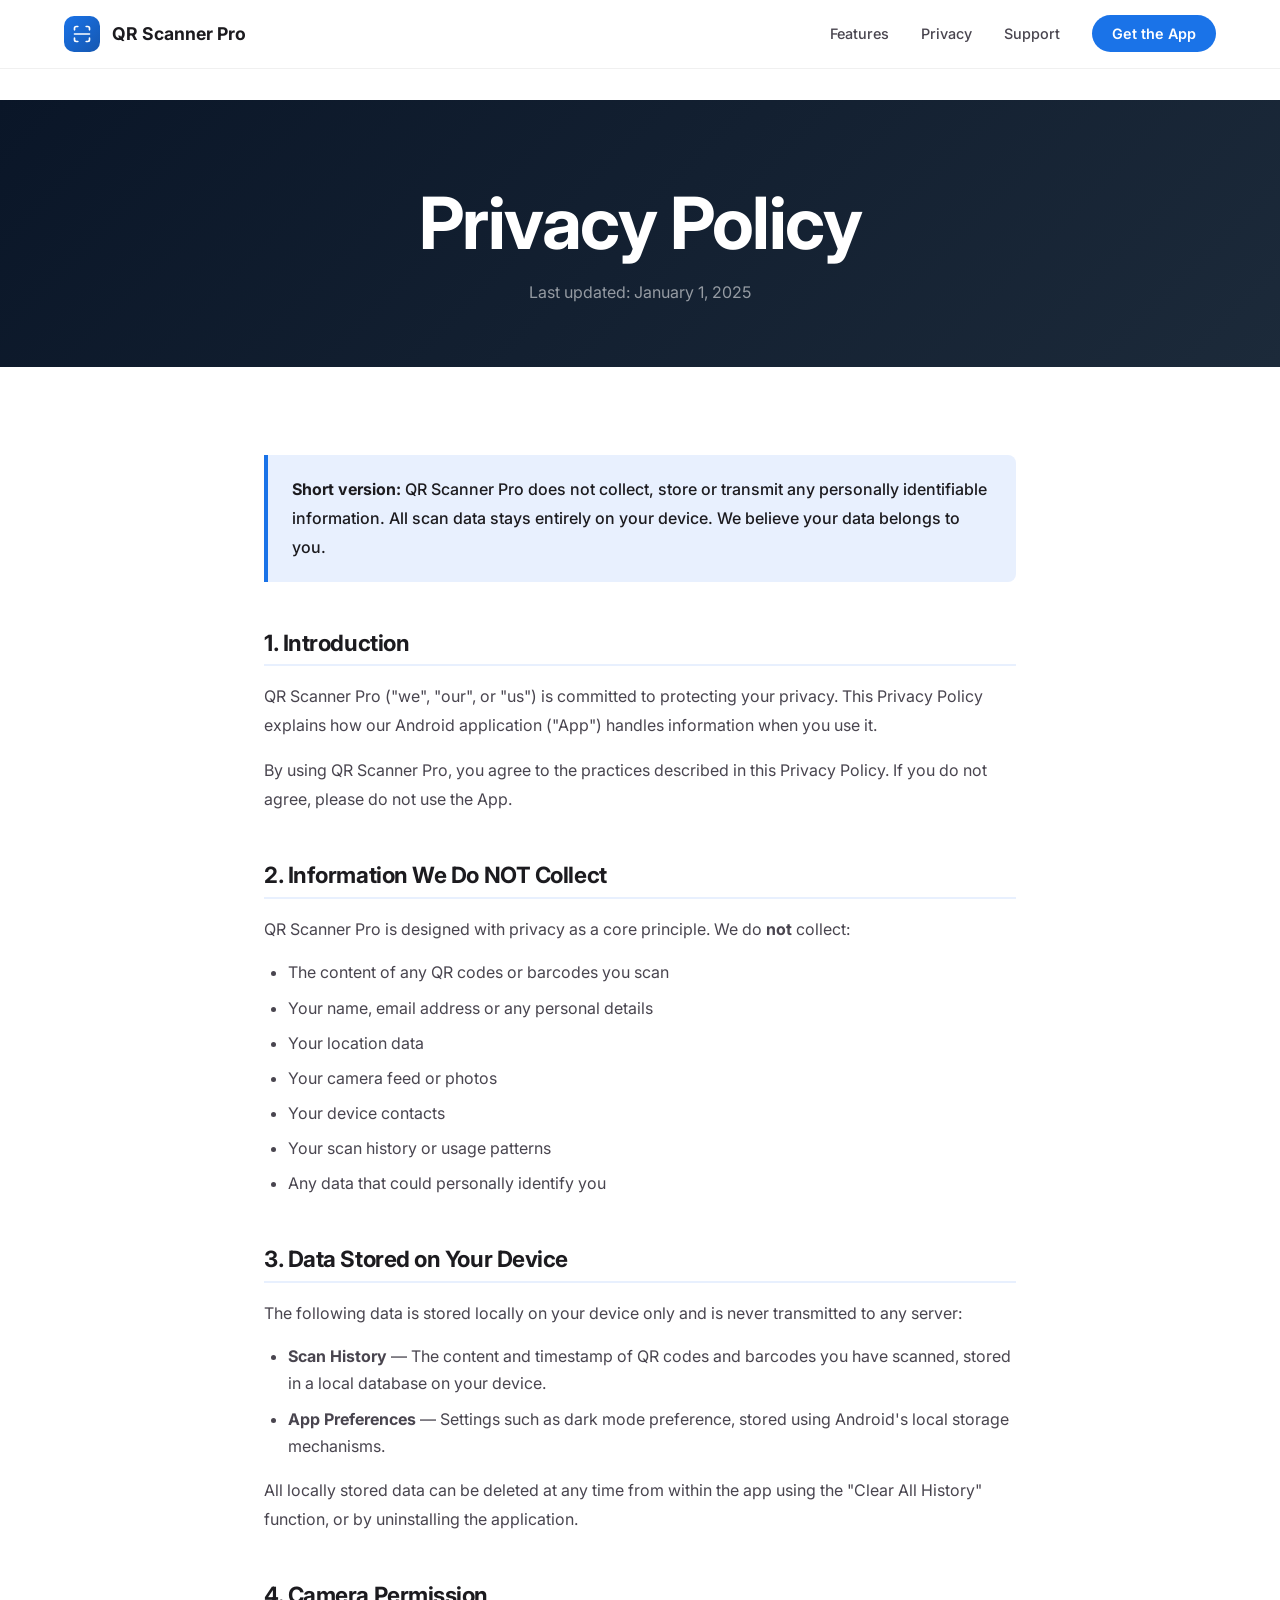
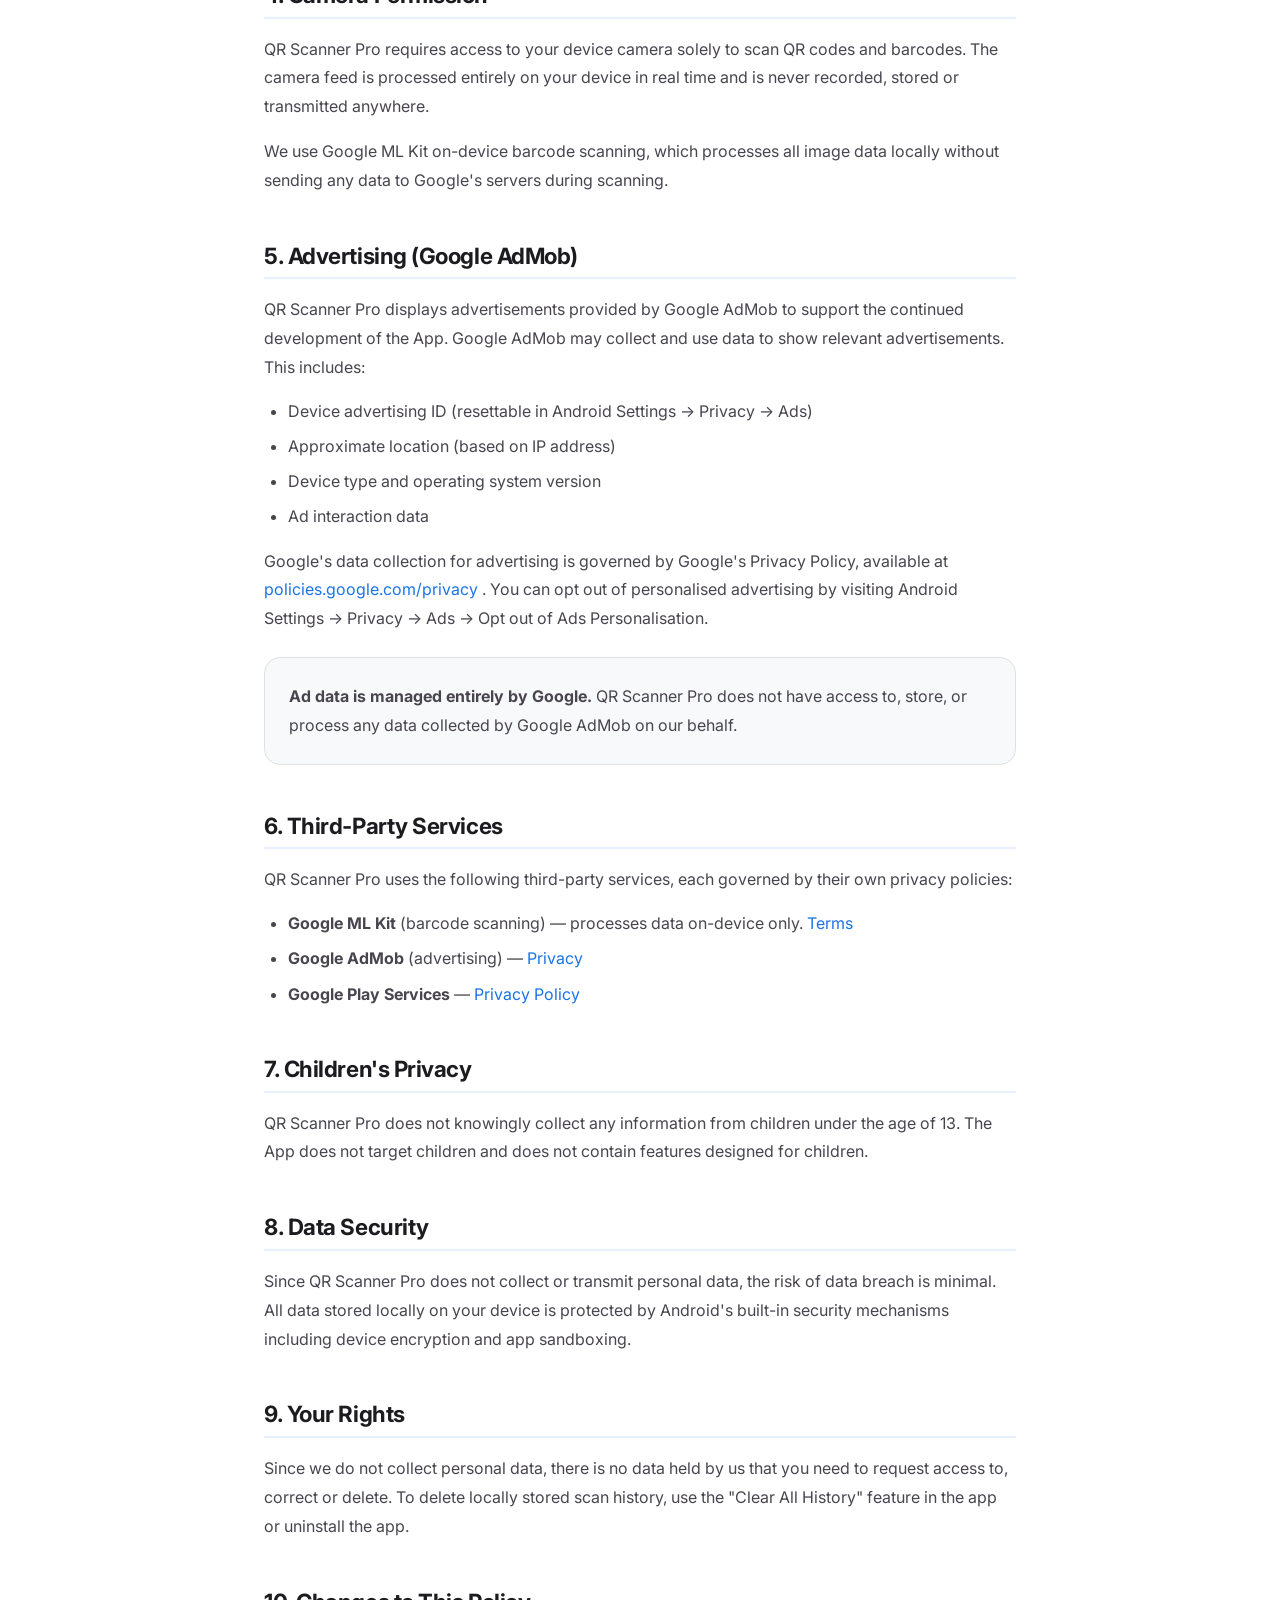
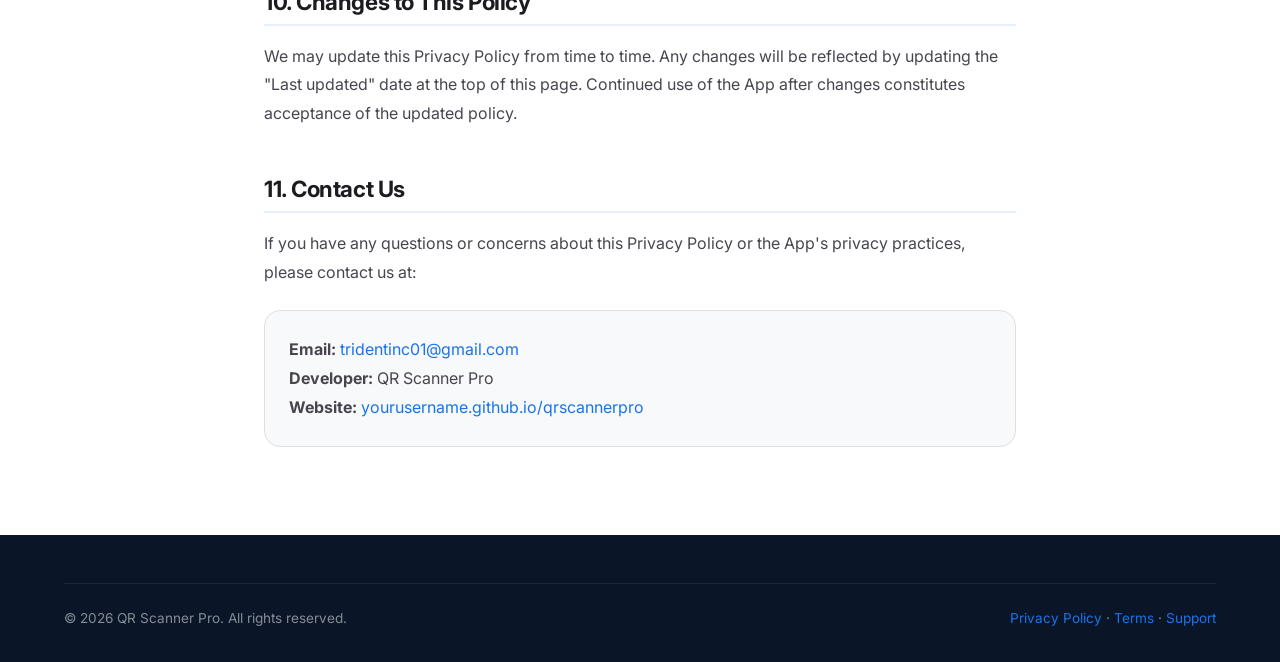
==== docs/privacy-policy.html @ ae08745e "qrcode pro site files initial commit" ====
<!DOCTYPE html>
<html lang="en">
<head>
    <meta charset="UTF-8" />
    <meta name="viewport" content="width=device-width, initial-scale=1.0" />
    <title>Privacy Policy — QR Scanner Pro</title>
    <meta name="description"
          content="Privacy Policy for QR Scanner Pro Android application." />
    <link rel="preconnect" href="https://fonts.googleapis.com" />
    <link rel="preconnect" href="https://fonts.gstatic.com" crossorigin />
    <link href="https://fonts.googleapis.com/css2?family=Inter:wght@400;500;600;700;800&display=swap"
          rel="stylesheet" />
    <link rel="stylesheet" href="css/style.css" />
    <link rel="icon" href="assets/icon.svg" type="image/svg+xml" />
</head>
<body>

    <!-- Navigation -->
    <nav class="nav">
        <div class="container">
            <div class="nav-inner">
                <a href="index.html" class="nav-logo">
                    <div class="nav-logo-icon">
                        <svg width="20" height="20" viewBox="0 0 24 24"
                             fill="none" stroke="white" stroke-width="2"
                             stroke-linecap="round">
                            <path d="M3,7L3,5C3,3.9 3.9,3 5,3L7,3"/>
                            <path d="M17,3L19,3C20.1,3 21,3.9 21,5L21,7"/>
                            <path d="M21,17L21,19C21,20.1 20.1,21 19,21L17,21"/>
                            <path d="M7,21L5,21C3.9,21 3,20.1 3,19L3,17"/>
                            <path d="M3,12L21,12"/>
                        </svg>
                    </div>
                    QR Scanner Pro
                </a>
                <ul class="nav-links">
                    <li><a href="index.html#features">Features</a></li>
                    <li><a href="privacy-policy.html">Privacy</a></li>
                    <li><a href="support.html">Support</a></li>
                    <li>
                        <a href="https://play.google.com/store/apps/details?id=com.trident.qrscannerpro"
                           class="nav-cta" target="_blank">
                            Get the App
                        </a>
                    </li>
                </ul>
            </div>
        </div>
    </nav>

    <div class="legal-page">

        <!-- Hero -->
        <div class="legal-hero">
            <div class="container">
                <h1>Privacy Policy</h1>
                <p>Last updated: January 1, 2025</p>
            </div>
        </div>

        <!-- Content -->
        <div class="legal-content">

            <div class="highlight-box">
                <p>
                    <strong>Short version:</strong> QR Scanner Pro does
                    not collect, store or transmit any personally
                    identifiable information. All scan data stays
                    entirely on your device. We believe your data
                    belongs to you.
                </p>
            </div>

            <h2>1. Introduction</h2>
            <p>
                QR Scanner Pro ("we", "our", or "us") is committed to
                protecting your privacy. This Privacy Policy explains
                how our Android application ("App") handles information
                when you use it.
            </p>
            <p>
                By using QR Scanner Pro, you agree to the practices
                described in this Privacy Policy. If you do not agree,
                please do not use the App.
            </p>

            <h2>2. Information We Do NOT Collect</h2>
            <p>
                QR Scanner Pro is designed with privacy as a core
                principle. We do <strong>not</strong> collect:
            </p>
            <ul>
                <li>The content of any QR codes or barcodes you scan</li>
                <li>Your name, email address or any personal details</li>
                <li>Your location data</li>
                <li>Your camera feed or photos</li>
                <li>Your device contacts</li>
                <li>Your scan history or usage patterns</li>
                <li>Any data that could personally identify you</li>
            </ul>

            <h2>3. Data Stored on Your Device</h2>
            <p>
                The following data is stored locally on your device
                only and is never transmitted to any server:
            </p>
            <ul>
                <li>
                    <strong>Scan History</strong> — The content and
                    timestamp of QR codes and barcodes you have scanned,
                    stored in a local database on your device.
                </li>
                <li>
                    <strong>App Preferences</strong> — Settings such
                    as dark mode preference, stored using Android's
                    local storage mechanisms.
                </li>
            </ul>
            <p>
                All locally stored data can be deleted at any time
                from within the app using the "Clear All History"
                function, or by uninstalling the application.
            </p>

            <h2>4. Camera Permission</h2>
            <p>
                QR Scanner Pro requires access to your device camera
                solely to scan QR codes and barcodes. The camera feed
                is processed entirely on your device in real time and
                is never recorded, stored or transmitted anywhere.
            </p>
            <p>
                We use Google ML Kit on-device barcode scanning, which
                processes all image data locally without sending any
                data to Google's servers during scanning.
            </p>

            <h2>5. Advertising (Google AdMob)</h2>
            <p>
                QR Scanner Pro displays advertisements provided by
                Google AdMob to support the continued development
                of the App. Google AdMob may collect and use data
                to show relevant advertisements. This includes:
            </p>
            <ul>
                <li>
                    Device advertising ID (resettable in Android
                    Settings → Privacy → Ads)
                </li>
                <li>Approximate location (based on IP address)</li>
                <li>Device type and operating system version</li>
                <li>Ad interaction data</li>
            </ul>
            <p>
                Google's data collection for advertising is governed
                by Google's Privacy Policy, available at
                <a href="https://policies.google.com/privacy"
                   target="_blank" rel="noopener">
                    policies.google.com/privacy
                </a>.
                You can opt out of personalised advertising by visiting
                Android Settings → Privacy → Ads → Opt out of Ads
                Personalisation.
            </p>

            <div class="legal-card">
                <p>
                    <strong>Ad data is managed entirely by Google.</strong>
                    QR Scanner Pro does not have access to, store,
                    or process any data collected by Google AdMob on
                    our behalf.
                </p>
            </div>

            <h2>6. Third-Party Services</h2>
            <p>
                QR Scanner Pro uses the following third-party services,
                each governed by their own privacy policies:
            </p>
            <ul>
                <li>
                    <strong>Google ML Kit</strong> (barcode scanning) —
                    processes data on-device only.
                    <a href="https://developers.google.com/ml-kit/terms"
                       target="_blank" rel="noopener">Terms</a>
                </li>
                <li>
                    <strong>Google AdMob</strong> (advertising) —
                    <a href="https://support.google.com/admob/answer/6128543"
                       target="_blank" rel="noopener">Privacy</a>
                </li>
                <li>
                    <strong>Google Play Services</strong> —
                    <a href="https://policies.google.com/privacy"
                       target="_blank" rel="noopener">Privacy Policy</a>
                </li>
            </ul>

            <h2>7. Children's Privacy</h2>
            <p>
                QR Scanner Pro does not knowingly collect any
                information from children under the age of 13.
                The App does not target children and does not
                contain features designed for children.
            </p>

            <h2>8. Data Security</h2>
            <p>
                Since QR Scanner Pro does not collect or transmit
                personal data, the risk of data breach is minimal.
                All data stored locally on your device is protected
                by Android's built-in security mechanisms including
                device encryption and app sandboxing.
            </p>

            <h2>9. Your Rights</h2>
            <p>
                Since we do not collect personal data, there is
                no data held by us that you need to request access
                to, correct or delete. To delete locally stored scan
                history, use the "Clear All History" feature in the
                app or uninstall the app.
            </p>

            <h2>10. Changes to This Policy</h2>
            <p>
                We may update this Privacy Policy from time to time.
                Any changes will be reflected by updating the
                "Last updated" date at the top of this page.
                Continued use of the App after changes constitutes
                acceptance of the updated policy.
            </p>

            <h2>11. Contact Us</h2>
            <p>
                If you have any questions or concerns about this
                Privacy Policy or the App's privacy practices,
                please contact us at:
            </p>
            <div class="legal-card">
                <p>
                    <strong>Email:</strong>
                    <a href="mailto:tridentinc01@gmail.com">
                        tridentinc01@gmail.com
                    </a><br/>
                    <strong>Developer:</strong> QR Scanner Pro<br/>
                    <strong>Website:</strong>
                    <a href="https://yourusername.github.io/qrscannerpro">
                        yourusername.github.io/qrscannerpro
                    </a>
                </p>
            </div>

        </div>
    </div>

    <!-- Footer -->
    <footer>
        <div class="container">
            <div class="footer-bottom">
                <span>
                    © <span id="current-year"></span>
                    QR Scanner Pro. All rights reserved.
                </span>
                <span>
                    <a href="privacy-policy.html">Privacy Policy</a> ·
                    <a href="terms.html">Terms</a> ·
                    <a href="support.html">Support</a>
                </span>
            </div>
        </div>
    </footer>

    <script src="js/main.js"></script>
</body>
</html>
---- docs/css/style.css ----
/* ── Reset & Base ─────────────────────────────────────── */
*, *::before, *::after {
    margin: 0;
    padding: 0;
    box-sizing: border-box;
}

:root {
    --primary:        #1A73E8;
    --primary-dark:   #1557B0;
    --primary-light:  #E8F0FE;
    --accent:         #00C853;
    --accent-dark:    #009624;
    --dark:           #0A1628;
    --dark-2:         #1C2A3A;
    --text:           #1C1B1F;
    --text-secondary: #49454F;
    --text-light:     #FFFFFF;
    --surface:        #FFFFFF;
    --surface-2:      #F8F9FA;
    --border:         #E0E0E0;
    --shadow-sm:      0 2px 8px rgba(0,0,0,0.08);
    --shadow-md:      0 8px 32px rgba(0,0,0,0.12);
    --shadow-lg:      0 24px 64px rgba(0,0,0,0.16);
    --radius-sm:      8px;
    --radius-md:      16px;
    --radius-lg:      24px;
    --radius-xl:      32px;
    --transition:     0.3s cubic-bezier(0.4, 0, 0.2, 1);
}

html {
    scroll-behavior: smooth;
    font-size: 16px;
}

body {
    font-family: 'Inter', -apple-system, BlinkMacSystemFont,
                 'Segoe UI', Roboto, sans-serif;
    color: var(--text);
    background: var(--surface);
    line-height: 1.6;
    -webkit-font-smoothing: antialiased;
}

/* ── Typography ───────────────────────────────────────── */
h1, h2, h3, h4, h5, h6 {
    font-weight: 700;
    line-height: 1.2;
    letter-spacing: -0.02em;
}

h1 { font-size: clamp(2.5rem, 6vw, 4.5rem); }
h2 { font-size: clamp(1.8rem, 4vw, 2.8rem); }
h3 { font-size: clamp(1.2rem, 2.5vw, 1.5rem); }

p {
    color: var(--text-secondary);
    line-height: 1.8;
}

a {
    color: var(--primary);
    text-decoration: none;
    transition: color var(--transition);
}

a:hover { color: var(--primary-dark); }

/* ── Layout ───────────────────────────────────────────── */
.container {
    max-width: 1200px;
    margin: 0 auto;
    padding: 0 24px;
}

.section {
    padding: 96px 0;
}

.section-alt {
    background: var(--surface-2);
}

/* ── Navigation ───────────────────────────────────────── */
.nav {
    position: fixed;
    top: 0;
    left: 0;
    right: 0;
    z-index: 1000;
    padding: 16px 0;
    background: rgba(255,255,255,0.85);
    backdrop-filter: blur(20px);
    -webkit-backdrop-filter: blur(20px);
    border-bottom: 1px solid rgba(0,0,0,0.06);
    transition: all var(--transition);
}

.nav.scrolled {
    padding: 12px 0;
    box-shadow: var(--shadow-sm);
}

.nav-inner {
    display: flex;
    align-items: center;
    justify-content: space-between;
}

.nav-logo {
    display: flex;
    align-items: center;
    gap: 12px;
    font-weight: 700;
    font-size: 1.1rem;
    color: var(--text);
}

.nav-logo-icon {
    width: 36px;
    height: 36px;
    background: linear-gradient(135deg, var(--primary), var(--primary-dark));
    border-radius: 10px;
    display: flex;
    align-items: center;
    justify-content: center;
}

.nav-links {
    display: flex;
    align-items: center;
    gap: 32px;
    list-style: none;
}

.nav-links a {
    font-size: 0.9rem;
    font-weight: 500;
    color: var(--text-secondary);
    transition: color var(--transition);
}

.nav-links a:hover { color: var(--primary); }

.nav-cta {
    background: var(--primary);
    color: white !important;
    padding: 10px 20px;
    border-radius: 50px;
    font-weight: 600 !important;
    transition: all var(--transition) !important;
}

.nav-cta:hover {
    background: var(--primary-dark) !important;
    transform: translateY(-1px);
    box-shadow: 0 4px 16px rgba(26,115,232,0.4) !important;
}

/* ── Hero Section ─────────────────────────────────────── */
.hero {
    min-height: 100vh;
    background: var(--dark);
    display: flex;
    align-items: center;
    position: relative;
    overflow: hidden;
    padding-top: 80px;
}

.hero-bg {
    position: absolute;
    inset: 0;
    background:
        radial-gradient(ellipse 80% 60% at 50% 0%,
            rgba(26,115,232,0.3) 0%,
            transparent 60%),
        radial-gradient(ellipse 40% 40% at 80% 50%,
            rgba(0,200,83,0.15) 0%,
            transparent 50%),
        radial-gradient(ellipse 40% 40% at 20% 80%,
            rgba(26,115,232,0.1) 0%,
            transparent 50%);
}

/* Animated grid */
.hero-grid {
    position: absolute;
    inset: 0;
    background-image:
        linear-gradient(rgba(255,255,255,0.03) 1px, transparent 1px),
        linear-gradient(90deg, rgba(255,255,255,0.03) 1px, transparent 1px);
    background-size: 64px 64px;
    mask-image: radial-gradient(ellipse at center,
        black 0%, transparent 70%);
}

.hero-content {
    position: relative;
    z-index: 1;
    display: grid;
    grid-template-columns: 1fr 1fr;
    gap: 80px;
    align-items: center;
    padding: 80px 0;
}

.hero-badge {
    display: inline-flex;
    align-items: center;
    gap: 8px;
    background: rgba(0,200,83,0.15);
    border: 1px solid rgba(0,200,83,0.3);
    color: var(--accent);
    padding: 6px 16px;
    border-radius: 50px;
    font-size: 0.85rem;
    font-weight: 600;
    margin-bottom: 24px;
}

.hero-badge-dot {
    width: 8px;
    height: 8px;
    background: var(--accent);
    border-radius: 50%;
    animation: pulse 2s infinite;
}

.hero-title {
    color: white;
    margin-bottom: 24px;
}

.hero-title span {
    background: linear-gradient(135deg, var(--primary), var(--accent));
    -webkit-background-clip: text;
    -webkit-text-fill-color: transparent;
    background-clip: text;
}

.hero-subtitle {
    color: rgba(255,255,255,0.65);
    font-size: 1.15rem;
    margin-bottom: 40px;
    line-height: 1.7;
}

.hero-actions {
    display: flex;
    gap: 16px;
    flex-wrap: wrap;
}

.btn-primary {
    display: inline-flex;
    align-items: center;
    gap: 10px;
    background: var(--primary);
    color: white;
    padding: 16px 32px;
    border-radius: 50px;
    font-weight: 600;
    font-size: 1rem;
    transition: all var(--transition);
    border: 2px solid transparent;
}

.btn-primary:hover {
    color: white;
    background: var(--primary-dark);
    transform: translateY(-2px);
    box-shadow: 0 8px 32px rgba(26,115,232,0.4);
}

.btn-secondary {
    display: inline-flex;
    align-items: center;
    gap: 10px;
    background: transparent;
    color: white;
    padding: 16px 32px;
    border-radius: 50px;
    font-weight: 600;
    font-size: 1rem;
    border: 2px solid rgba(255,255,255,0.3);
    transition: all var(--transition);
}

.btn-secondary:hover {
    color: white;
    border-color: rgba(255,255,255,0.7);
    background: rgba(255,255,255,0.1);
}

/* Phone mockup */
.hero-visual {
    display: flex;
    justify-content: center;
    align-items: center;
    position: relative;
}

.phone-mockup {
    width: 280px;
    height: 560px;
    background: linear-gradient(145deg, #1e2a3a, #0d1520);
    border-radius: 44px;
    border: 2px solid rgba(255,255,255,0.12);
    position: relative;
    box-shadow:
        0 40px 80px rgba(0,0,0,0.6),
        inset 0 1px 0 rgba(255,255,255,0.1);
    overflow: hidden;
    animation: float 6s ease-in-out infinite;
}

.phone-screen {
    position: absolute;
    inset: 12px;
    background: var(--dark);
    border-radius: 34px;
    overflow: hidden;
    display: flex;
    flex-direction: column;
    align-items: center;
    justify-content: center;
    gap: 16px;
}

.phone-scan-frame {
    width: 160px;
    height: 160px;
    position: relative;
}

.phone-scan-frame::before,
.phone-scan-frame::after {
    content: '';
    position: absolute;
    width: 30px;
    height: 30px;
    border-color: white;
    border-style: solid;
}

.phone-scan-frame::before {
    top: 0; left: 0;
    border-width: 3px 0 0 3px;
    border-radius: 4px 0 0 0;
}

.phone-scan-frame::after {
    bottom: 0; right: 0;
    border-width: 0 3px 3px 0;
    border-radius: 0 0 4px 0;
}

.phone-scan-corners {
    position: absolute;
    inset: 0;
}

.phone-scan-corners::before,
.phone-scan-corners::after {
    content: '';
    position: absolute;
    width: 30px;
    height: 30px;
    border-color: white;
    border-style: solid;
}

.phone-scan-corners::before {
    top: 0; right: 0;
    border-width: 3px 3px 0 0;
    border-radius: 0 4px 0 0;
}

.phone-scan-corners::after {
    bottom: 0; left: 0;
    border-width: 0 0 3px 3px;
    border-radius: 0 0 0 4px;
}

.phone-scan-line {
    position: absolute;
    left: 8px; right: 8px;
    height: 2px;
    background: linear-gradient(90deg,
        transparent, var(--accent), transparent);
    animation: scanline 2s ease-in-out infinite alternate;
    box-shadow: 0 0 8px var(--accent);
}

.phone-notch {
    position: absolute;
    top: 12px;
    left: 50%;
    transform: translateX(-50%);
    width: 80px;
    height: 6px;
    background: rgba(255,255,255,0.1);
    border-radius: 3px;
}

.phone-glow {
    position: absolute;
    width: 320px;
    height: 320px;
    background: radial-gradient(circle,
        rgba(26,115,232,0.2) 0%, transparent 70%);
    top: 50%;
    left: 50%;
    transform: translate(-50%, -50%);
    pointer-events: none;
}

/* ── Stats Bar ────────────────────────────────────────── */
.stats-bar {
    background: var(--dark-2);
    padding: 32px 0;
    border-top: 1px solid rgba(255,255,255,0.06);
    border-bottom: 1px solid rgba(255,255,255,0.06);
}

.stats-grid {
    display: grid;
    grid-template-columns: repeat(4, 1fr);
    gap: 32px;
    text-align: center;
}

.stat-value {
    font-size: 2rem;
    font-weight: 800;
    color: white;
    display: block;
}

.stat-value span {
    color: var(--accent);
}

.stat-label {
    font-size: 0.85rem;
    color: rgba(255,255,255,0.5);
    margin-top: 4px;
    display: block;
}

/* ── Features Section ─────────────────────────────────── */
.features-grid {
    display: grid;
    grid-template-columns: repeat(3, 1fr);
    gap: 24px;
    margin-top: 64px;
}

.feature-card {
    background: var(--surface);
    border: 1px solid var(--border);
    border-radius: var(--radius-lg);
    padding: 32px;
    transition: all var(--transition);
    position: relative;
    overflow: hidden;
}

.feature-card::before {
    content: '';
    position: absolute;
    top: 0; left: 0; right: 0;
    height: 3px;
    background: linear-gradient(90deg,
        var(--primary), var(--accent));
    opacity: 0;
    transition: opacity var(--transition);
}

.feature-card:hover {
    transform: translateY(-4px);
    box-shadow: var(--shadow-md);
    border-color: transparent;
}

.feature-card:hover::before {
    opacity: 1;
}

.feature-icon {
    width: 56px;
    height: 56px;
    background: var(--primary-light);
    border-radius: var(--radius-md);
    display: flex;
    align-items: center;
    justify-content: center;
    margin-bottom: 20px;
    font-size: 1.5rem;
}

.feature-card h3 {
    margin-bottom: 12px;
    font-size: 1.1rem;
}

.feature-card p {
    font-size: 0.9rem;
    line-height: 1.7;
}

/* ── Screenshots Section ──────────────────────────────── */
.screenshots {
    background: var(--dark);
    padding: 96px 0;
    overflow: hidden;
}

.screenshots h2 {
    color: white;
    text-align: center;
    margin-bottom: 16px;
}

.screenshots .section-subtitle {
    color: rgba(255,255,255,0.55);
    text-align: center;
    margin-bottom: 64px;
}

.screenshot-strip {
    display: flex;
    gap: 24px;
    overflow-x: auto;
    padding: 24px 24px 48px;
    scroll-snap-type: x mandatory;
    scrollbar-width: none;
    -ms-overflow-style: none;
}

.screenshot-strip::-webkit-scrollbar { display: none; }

.screenshot-item {
    flex: 0 0 220px;
    scroll-snap-align: start;
    background: var(--dark-2);
    border-radius: var(--radius-lg);
    border: 1px solid rgba(255,255,255,0.08);
    overflow: hidden;
    transition: transform var(--transition);
}

.screenshot-item:hover {
    transform: scale(1.03);
}

.screenshot-label {
    padding: 12px 16px;
    font-size: 0.8rem;
    color: rgba(255,255,255,0.5);
    text-align: center;
    border-top: 1px solid rgba(255,255,255,0.06);
}

.screenshot-placeholder {
    width: 220px;
    height: 390px;
    background: linear-gradient(145deg,
        rgba(26,115,232,0.15), rgba(0,200,83,0.08));
    display: flex;
    align-items: center;
    justify-content: center;
    font-size: 3rem;
}

/* ── Download Section ─────────────────────────────────── */
.download {
    background: linear-gradient(135deg,
        var(--primary-dark) 0%, var(--dark) 100%);
    padding: 96px 0;
    text-align: center;
    position: relative;
    overflow: hidden;
}

.download::before {
    content: '';
    position: absolute;
    inset: 0;
    background: url("data:image/svg+xml,%3Csvg width='60' height='60' \
        viewBox='0 0 60 60' xmlns='http://www.w3.org/2000/svg'%3E\
        %3Cg fill='none' fill-rule='evenodd'%3E\
        %3Cg fill='%23ffffff' fill-opacity='0.03'%3E\
        %3Cpath d='M36 34v-4h-2v4h-4v2h4v4h2v-4h4v-2h-4zm0-30V0h-2v4h-4v2h4v4h2V6h4V4h-4zM6 34v-4H4v4H0v2h4v4h2v-4h4v-2H6zM6 4V0H4v4H0v2h4v4h2V6h4V4H6z'/%3E\
        %3C/g%3E%3C/g%3E%3C/svg%3E");
}

.download h2 {
    color: white;
    margin-bottom: 16px;
    position: relative;
}

.download p {
    color: rgba(255,255,255,0.65);
    font-size: 1.1rem;
    margin-bottom: 40px;
    position: relative;
}

.play-store-btn {
    display: inline-flex;
    align-items: center;
    gap: 14px;
    background: white;
    color: var(--text);
    padding: 16px 32px;
    border-radius: var(--radius-md);
    font-weight: 700;
    font-size: 1rem;
    transition: all var(--transition);
    position: relative;
    box-shadow: var(--shadow-md);
}

.play-store-btn:hover {
    color: var(--text);
    transform: translateY(-3px);
    box-shadow: var(--shadow-lg);
}

.play-store-btn svg {
    width: 28px;
    height: 28px;
}

/* ── Privacy / Terms / Support Content ───────────────── */
.legal-page {
    padding-top: 100px;
    min-height: 100vh;
}

.legal-hero {
    background: linear-gradient(135deg,
        var(--dark) 0%, var(--dark-2) 100%);
    padding: 80px 0 60px;
    text-align: center;
}

.legal-hero h1 { color: white; }

.legal-hero p {
    color: rgba(255,255,255,0.55);
    margin-top: 12px;
}

.legal-content {
    max-width: 800px;
    margin: 0 auto;
    padding: 64px 24px;
}

.legal-content h2 {
    font-size: 1.4rem;
    margin: 48px 0 16px;
    color: var(--text);
    padding-bottom: 8px;
    border-bottom: 2px solid var(--primary-light);
}

.legal-content h2:first-child { margin-top: 0; }

.legal-content p {
    margin-bottom: 16px;
    color: var(--text-secondary);
}

.legal-content ul {
    margin: 16px 0 16px 24px;
    color: var(--text-secondary);
}

.legal-content ul li {
    margin-bottom: 8px;
    line-height: 1.7;
}

.legal-content a { color: var(--primary); }

.legal-card {
    background: var(--surface-2);
    border: 1px solid var(--border);
    border-radius: var(--radius-md);
    padding: 24px;
    margin: 24px 0;
}

.legal-card p { margin: 0; }

.highlight-box {
    background: var(--primary-light);
    border-left: 4px solid var(--primary);
    border-radius: 0 var(--radius-sm) var(--radius-sm) 0;
    padding: 20px 24px;
    margin: 24px 0;
}

.highlight-box p {
    color: var(--text);
    margin: 0;
    font-weight: 500;
}

/* ── Footer ───────────────────────────────────────────── */
footer {
    background: var(--dark);
    color: rgba(255,255,255,0.5);
    padding: 48px 0 32px;
}

.footer-inner {
    display: grid;
    grid-template-columns: 2fr 1fr 1fr 1fr;
    gap: 48px;
    margin-bottom: 48px;
}

.footer-brand p {
    color: rgba(255,255,255,0.4);
    font-size: 0.9rem;
    margin-top: 12px;
    line-height: 1.7;
}

.footer-col h4 {
    color: white;
    font-size: 0.9rem;
    margin-bottom: 16px;
    font-weight: 600;
}

.footer-col ul {
    list-style: none;
    display: flex;
    flex-direction: column;
    gap: 10px;
}

.footer-col ul li a {
    color: rgba(255,255,255,0.45);
    font-size: 0.875rem;
    transition: color var(--transition);
}

.footer-col ul li a:hover {
    color: white;
}

.footer-bottom {
    border-top: 1px solid rgba(255,255,255,0.08);
    padding-top: 24px;
    display: flex;
    justify-content: space-between;
    align-items: center;
    font-size: 0.85rem;
}

/* ── Utilities ────────────────────────────────────────── */
.text-center { text-align: center; }

.section-label {
    display: inline-block;
    background: var(--primary-light);
    color: var(--primary);
    font-size: 0.8rem;
    font-weight: 700;
    letter-spacing: 0.08em;
    text-transform: uppercase;
    padding: 6px 14px;
    border-radius: 50px;
    margin-bottom: 16px;
}

.section-subtitle {
    color: var(--text-secondary);
    font-size: 1.1rem;
    max-width: 600px;
    margin: 12px auto 0;
}

/* ── Animations ───────────────────────────────────────── */
@keyframes float {
    0%, 100% { transform: translateY(0px) rotate(-1deg); }
    50%       { transform: translateY(-16px) rotate(1deg); }
}

@keyframes scanline {
    0%   { top: 8px; }
    100% { top: calc(100% - 10px); }
}

@keyframes pulse {
    0%, 100% { opacity: 1; transform: scale(1); }
    50%       { opacity: 0.5; transform: scale(0.8); }
}

@keyframes fadeInUp {
    from { opacity: 0; transform: translateY(24px); }
    to   { opacity: 1; transform: translateY(0); }
}

.animate-in {
    animation: fadeInUp 0.6s ease forwards;
}

.animate-delay-1 { animation-delay: 0.1s; }
.animate-delay-2 { animation-delay: 0.2s; }
.animate-delay-3 { animation-delay: 0.3s; }

/* ── Responsive ───────────────────────────────────────── */
@media (max-width: 1024px) {
    .features-grid { grid-template-columns: repeat(2, 1fr); }
    .footer-inner  { grid-template-columns: 1fr 1fr; }
    .stats-grid    { grid-template-columns: repeat(2, 1fr); }
}

@media (max-width: 768px) {
    .hero-content {
        grid-template-columns: 1fr;
        text-align: center;
        gap: 48px;
    }
    .hero-actions  { justify-content: center; }
    .nav-links     { display: none; }
    .features-grid { grid-template-columns: 1fr; }
    .footer-inner  { grid-template-columns: 1fr; gap: 32px; }
    .footer-bottom { flex-direction: column; gap: 12px; text-align: center; }
    .phone-mockup  { width: 220px; height: 440px; }
}
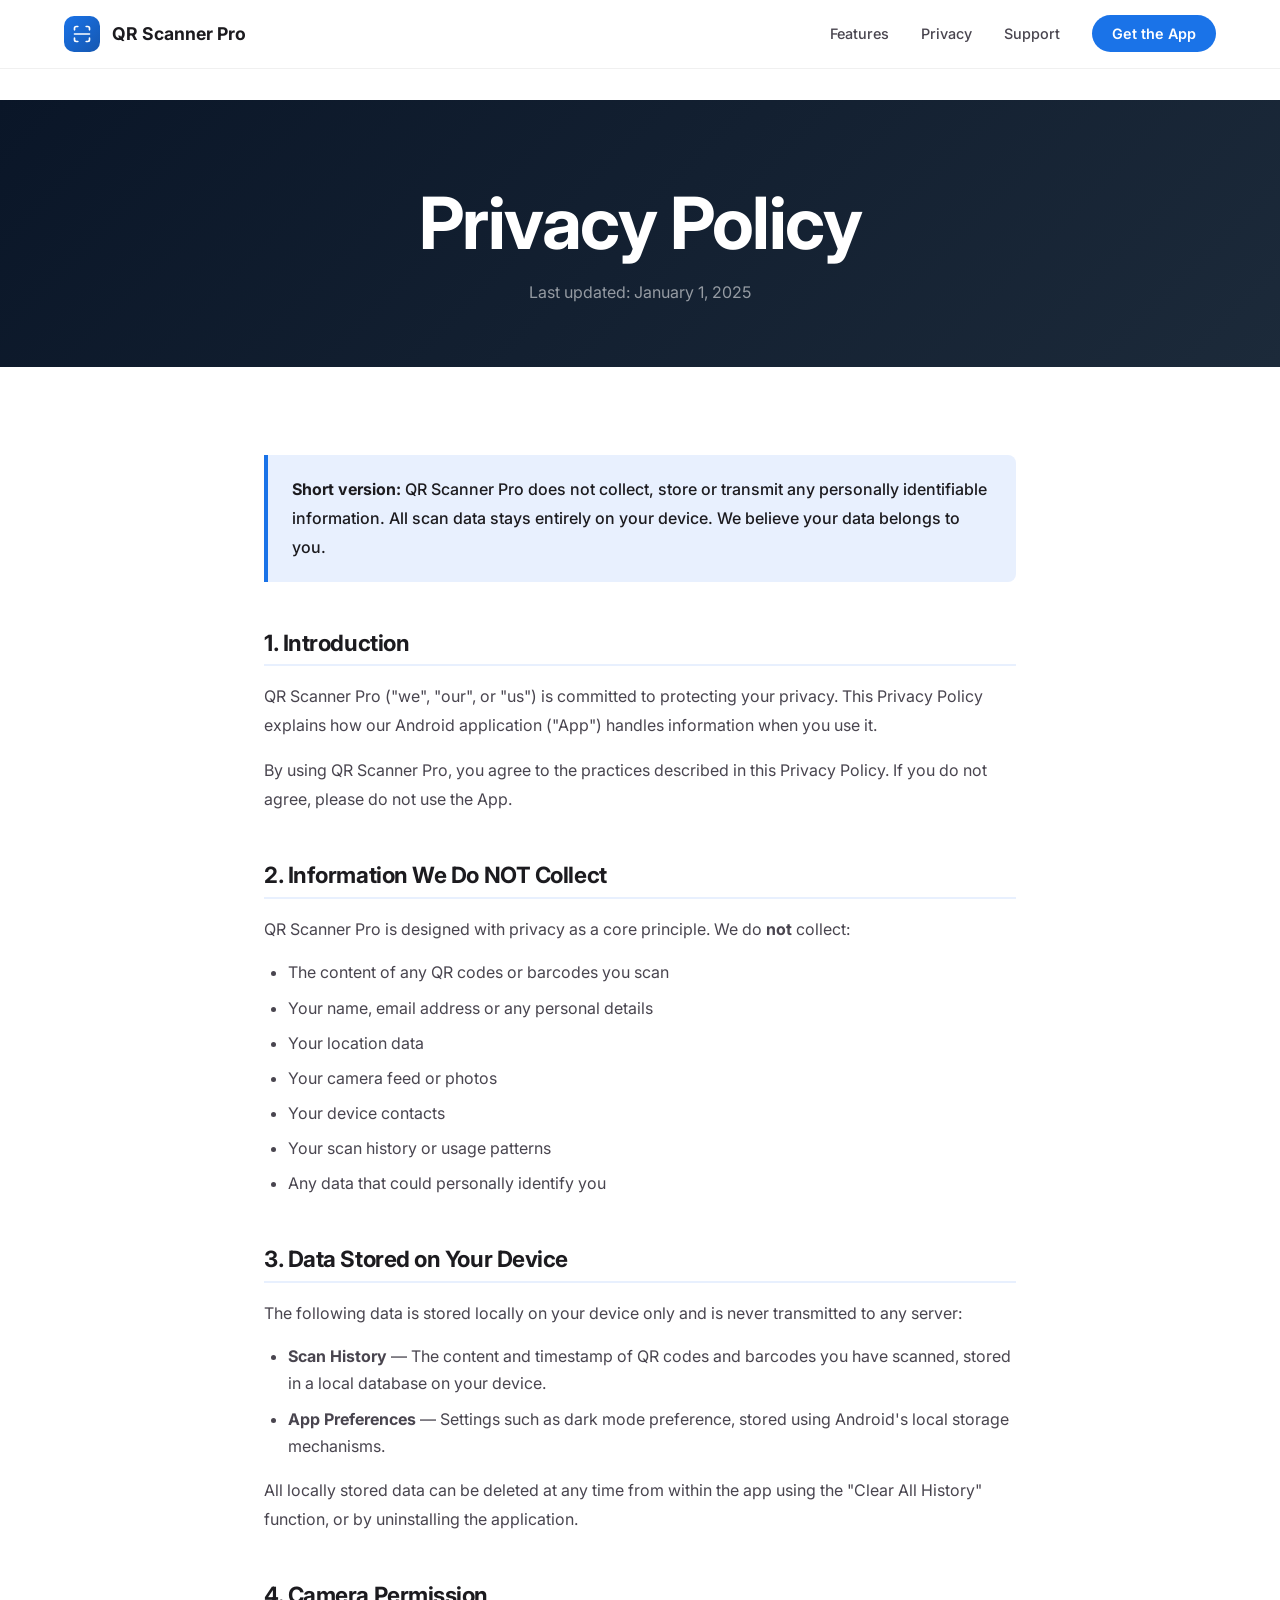
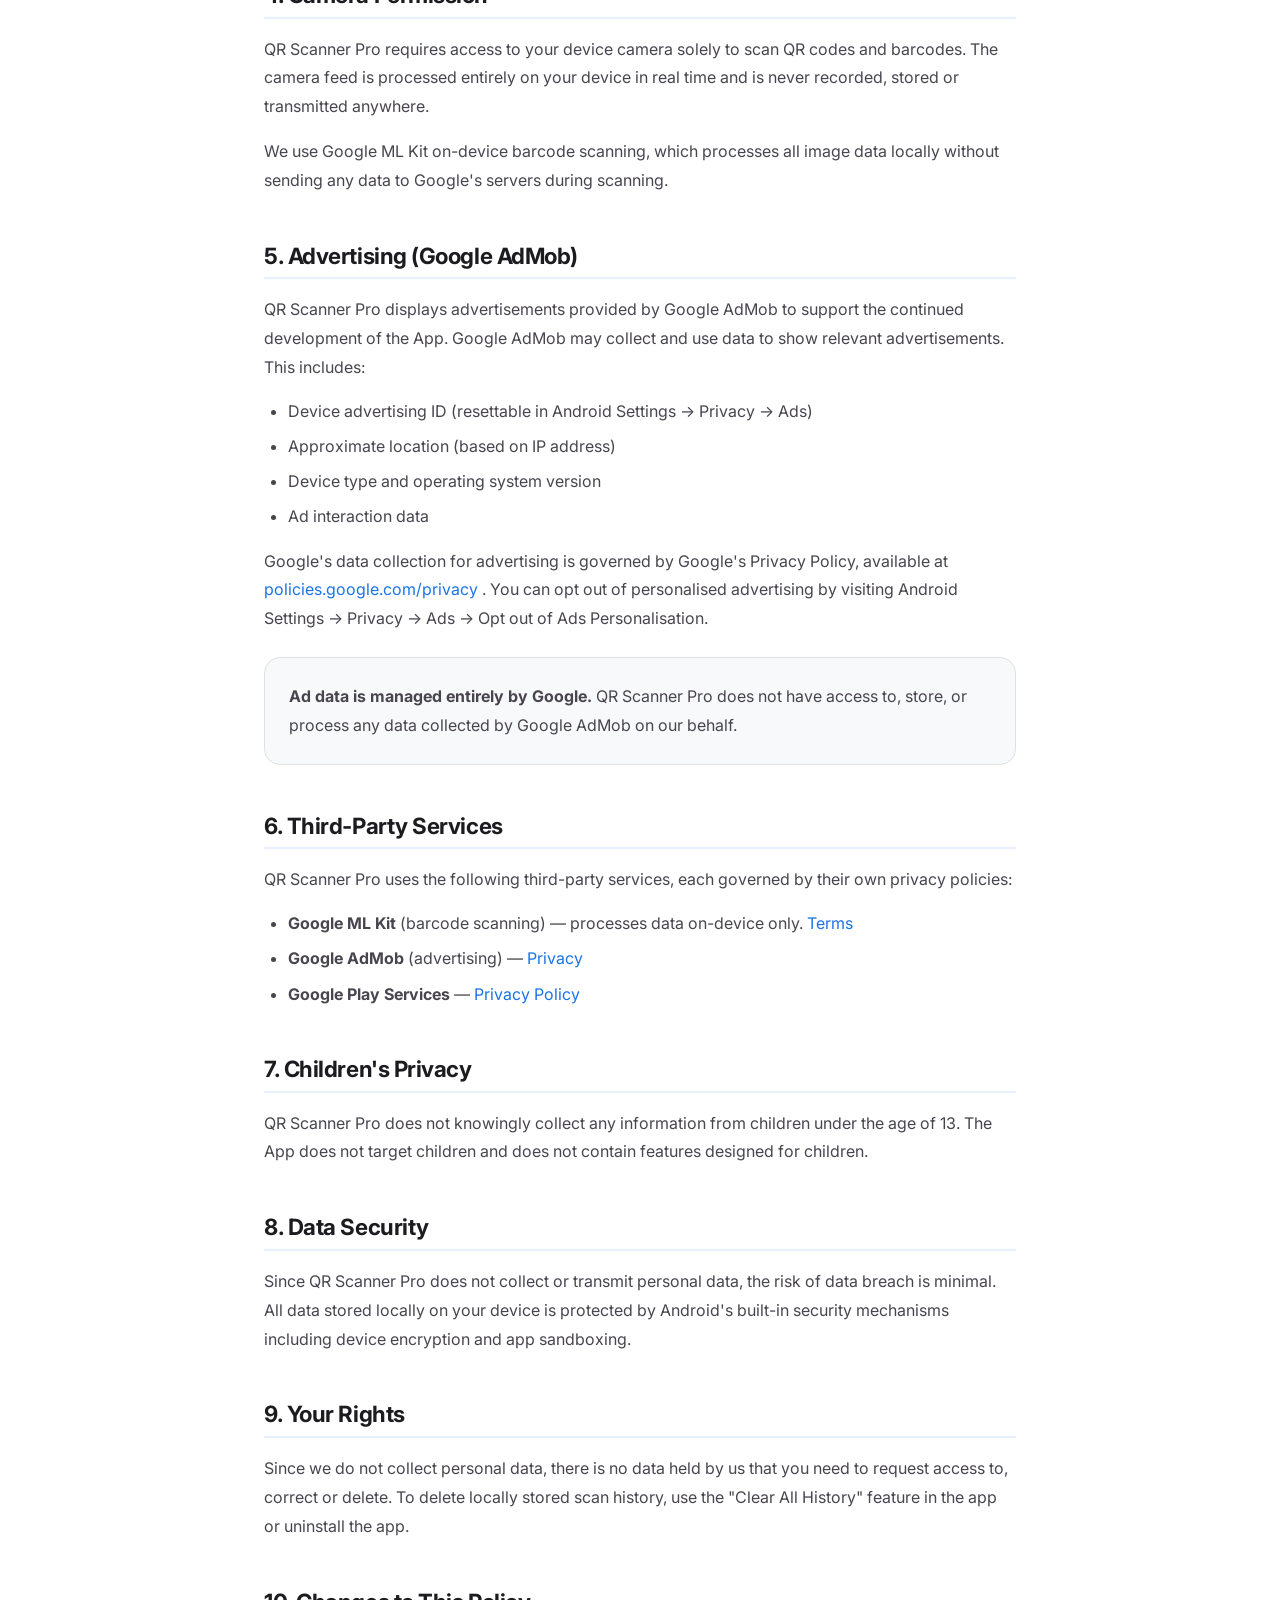
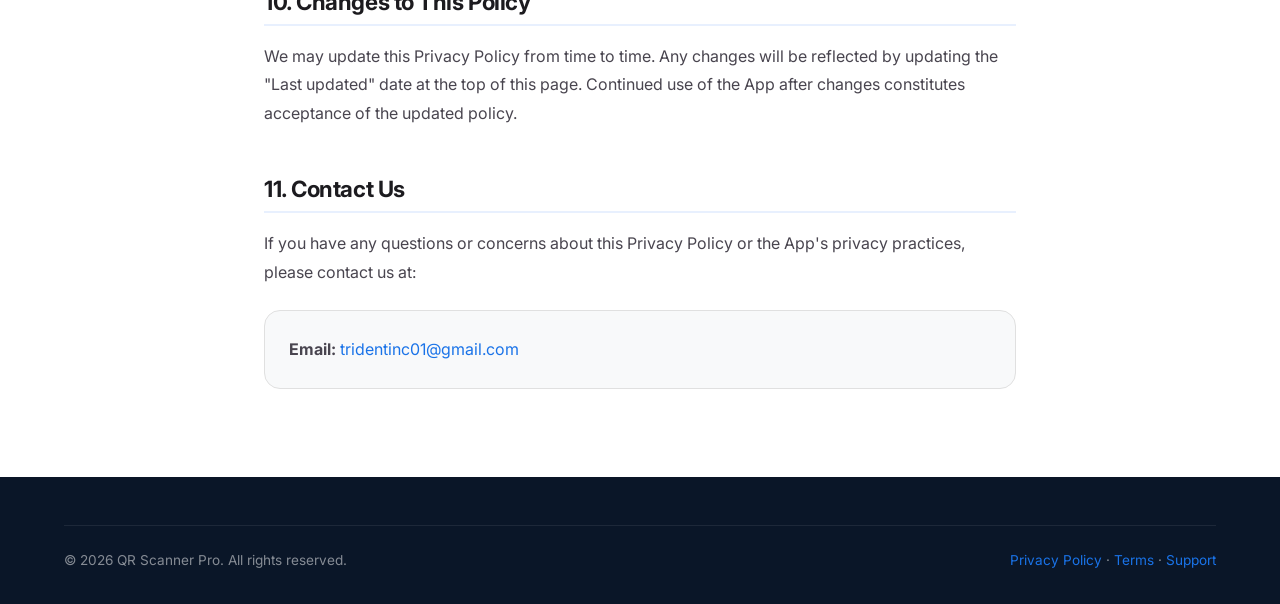
==== commit 5a5be9e1: "Update privacy-policy.html" ====
--- a/docs/privacy-policy.html
+++ b/docs/privacy-policy.html
@@ -242,11 +242,6 @@
                     <strong>Email:</strong>
                     <a href="mailto:tridentinc01@gmail.com">
                         tridentinc01@gmail.com
-                    </a><br/>
-                    <strong>Developer:</strong> QR Scanner Pro<br/>
-                    <strong>Website:</strong>
-                    <a href="https://yourusername.github.io/qrscannerpro">
-                        yourusername.github.io/qrscannerpro
                     </a>
                 </p>
             </div>
@@ -273,4 +268,4 @@
 
     <script src="js/main.js"></script>
 </body>
-</html>+</html>
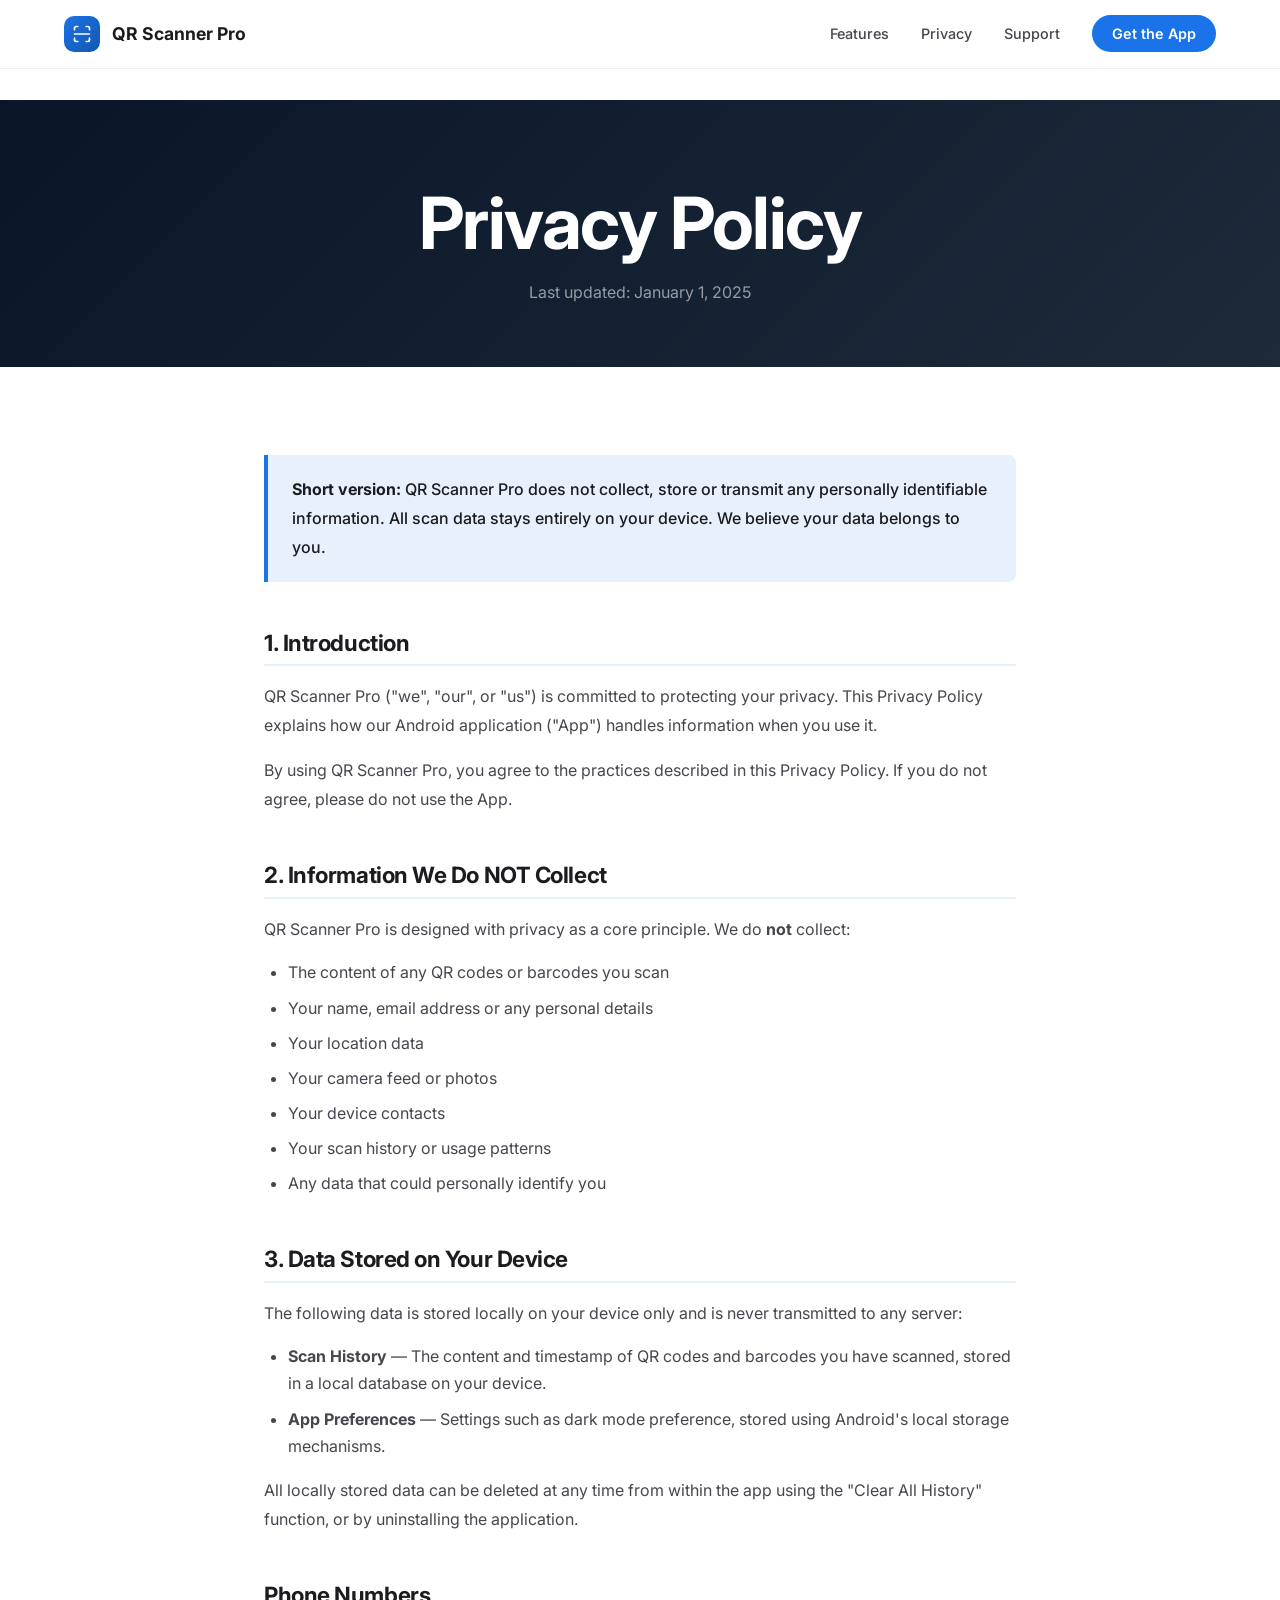
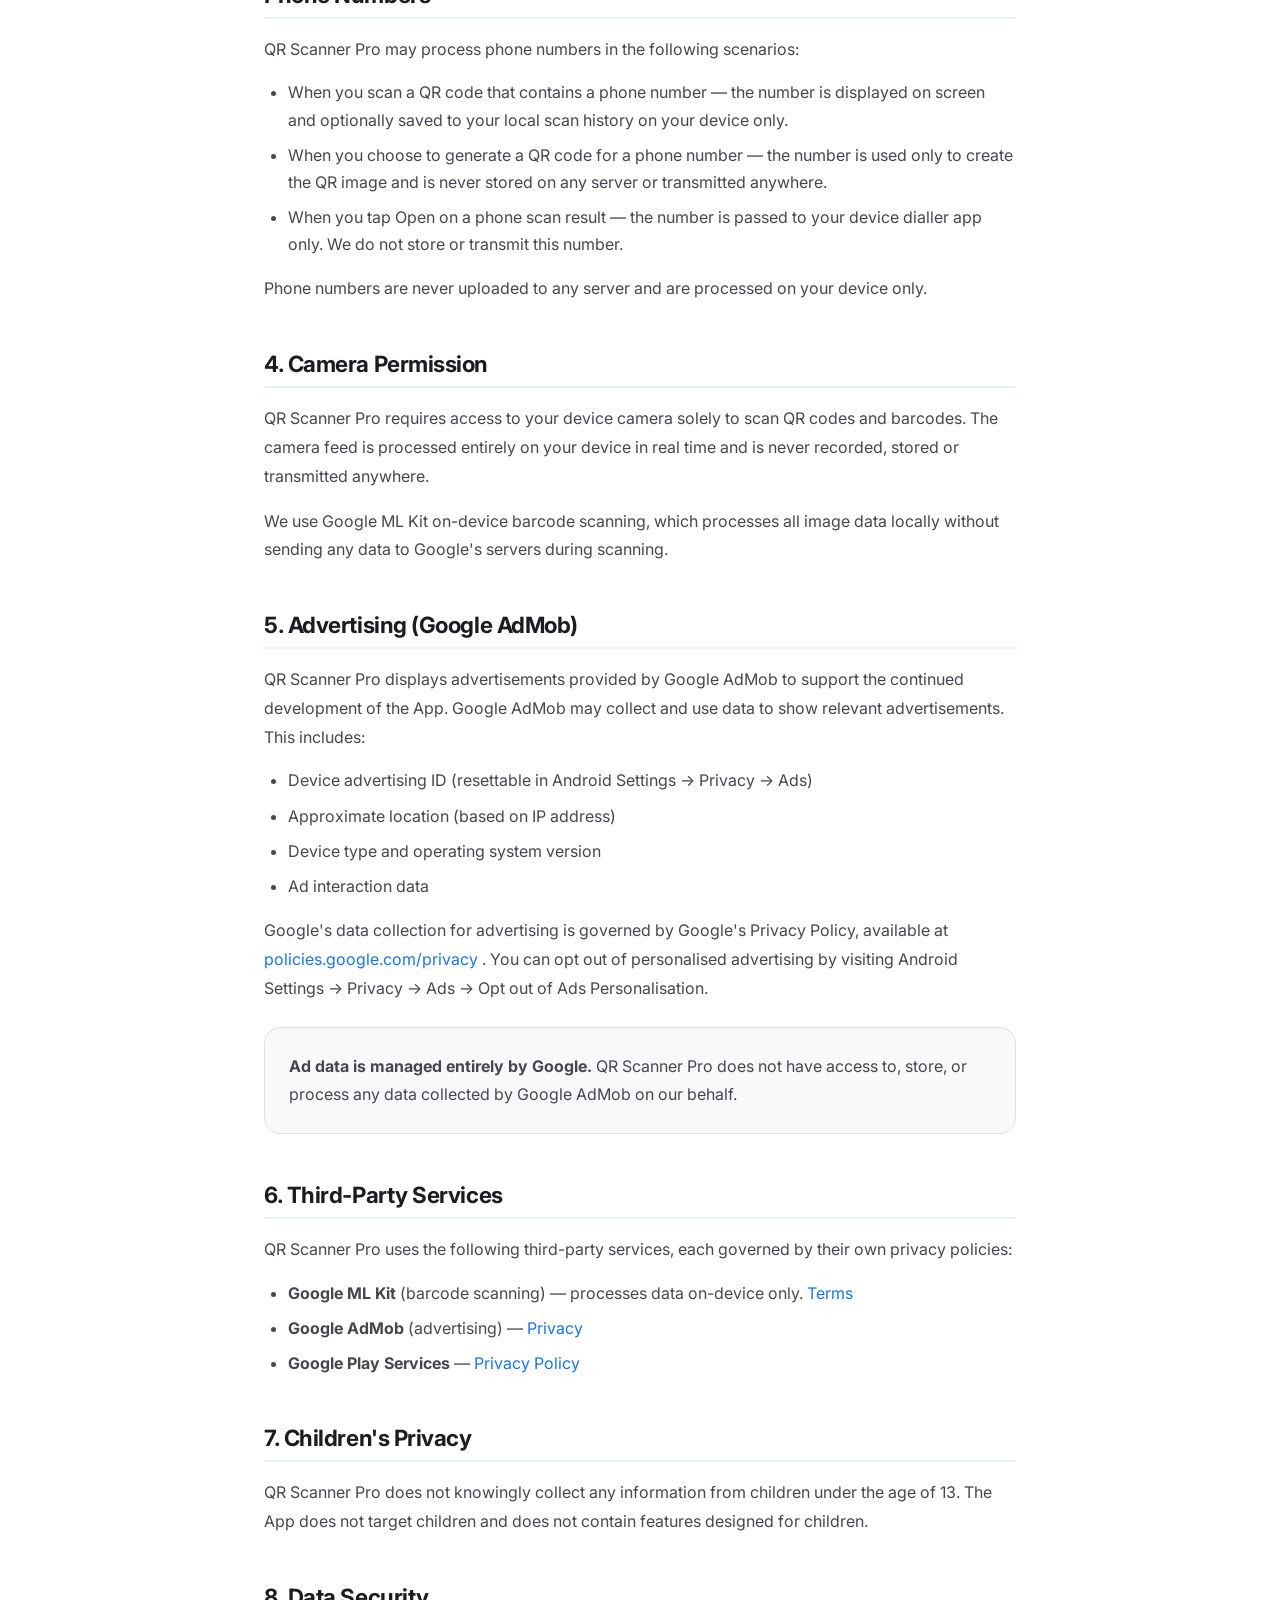
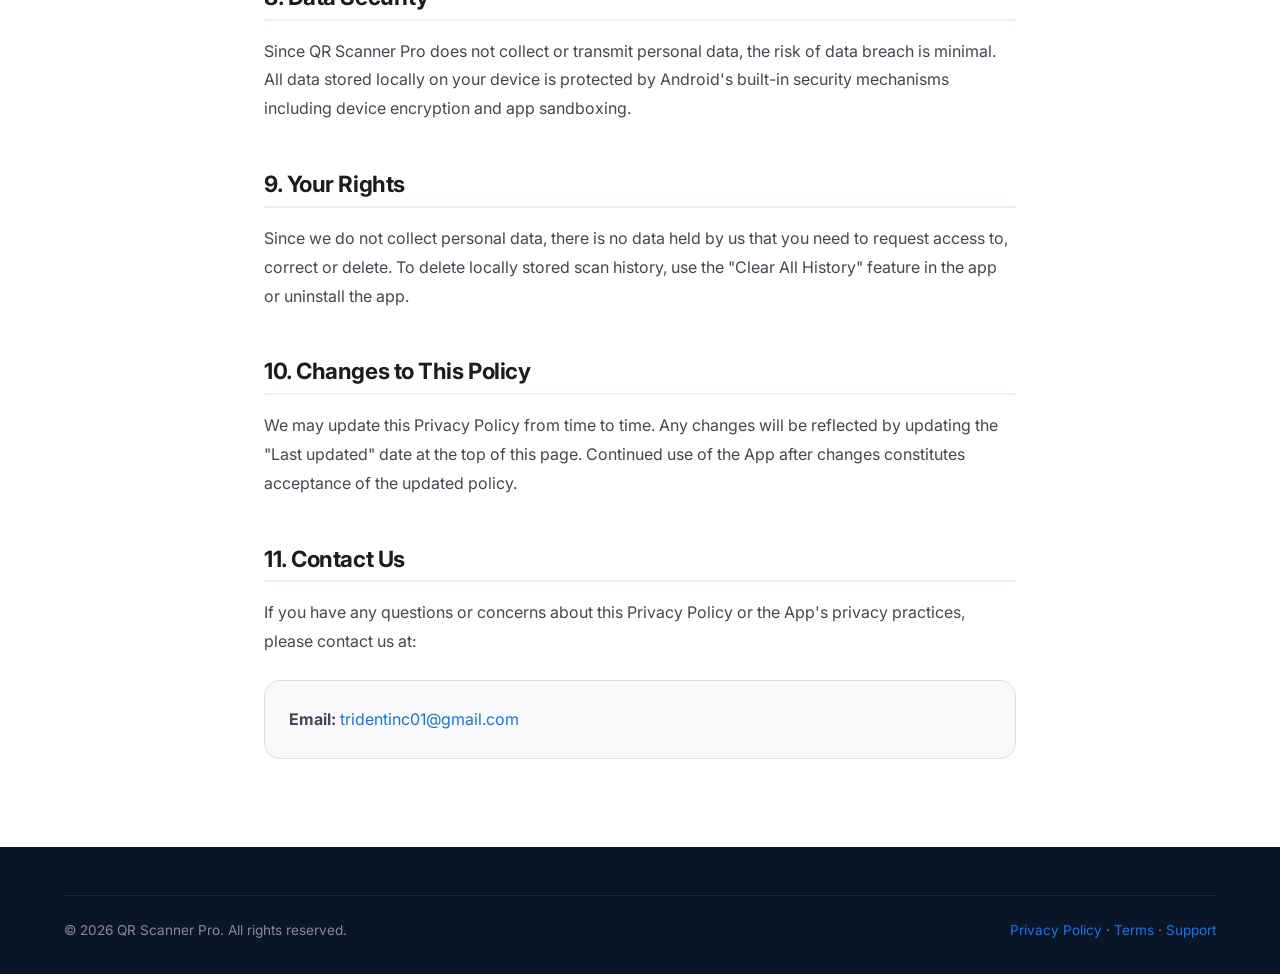
==== commit b23776cf: "Update privacy-policy.html" ====
--- a/docs/privacy-policy.html
+++ b/docs/privacy-policy.html
@@ -121,7 +121,36 @@
                 from within the app using the "Clear All History"
                 function, or by uninstalling the application.
             </p>
-
+<h2>Phone Numbers</h2>
+<p>
+    QR Scanner Pro may process phone numbers
+    in the following scenarios:
+</p>
+<ul>
+    <li>
+        When you scan a QR code that contains
+        a phone number — the number is displayed
+        on screen and optionally saved to your
+        local scan history on your device only.
+    </li>
+    <li>
+        When you choose to generate a QR code
+        for a phone number — the number is used
+        only to create the QR image and is never
+        stored on any server or transmitted
+        anywhere.
+    </li>
+    <li>
+        When you tap Open on a phone scan result
+        — the number is passed to your device
+        dialler app only. We do not store or
+        transmit this number.
+    </li>
+</ul>
+<p>
+    Phone numbers are never uploaded to any
+    server and are processed on your device only.
+</p>
             <h2>4. Camera Permission</h2>
             <p>
                 QR Scanner Pro requires access to your device camera
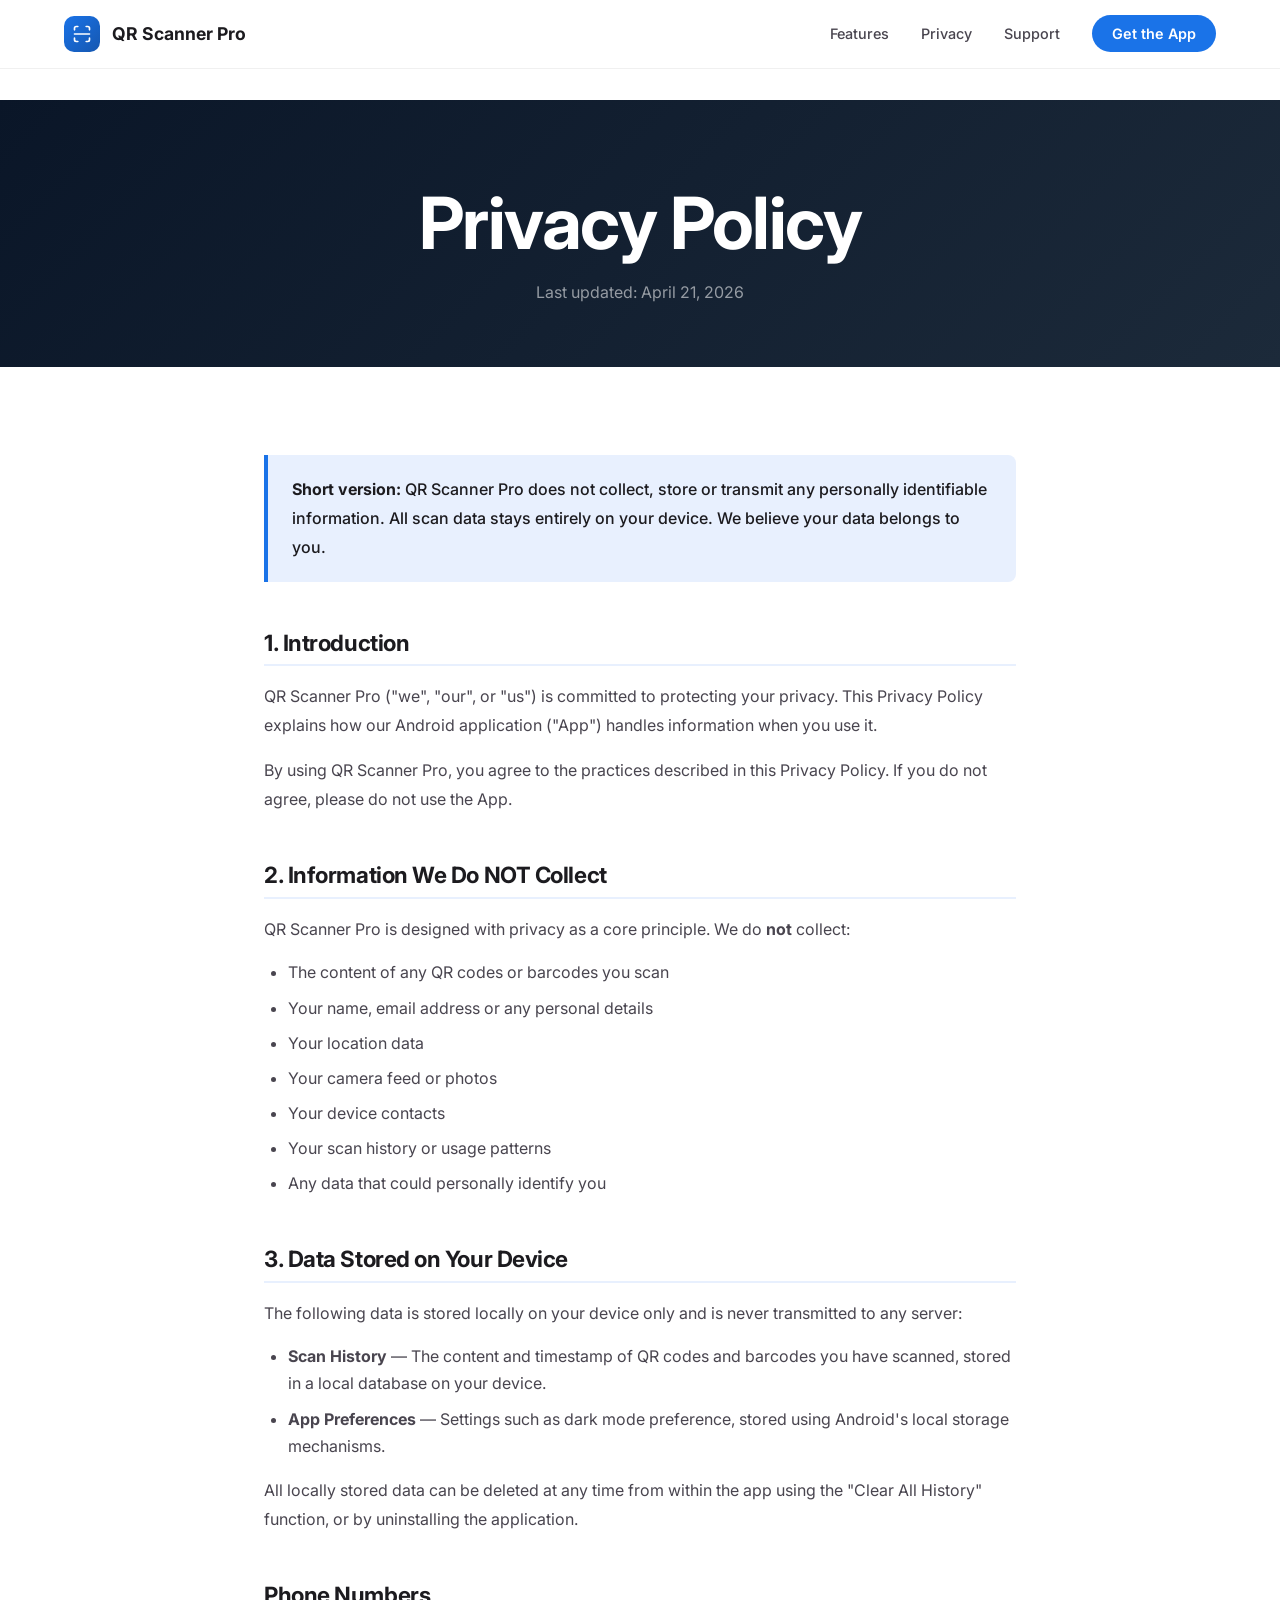
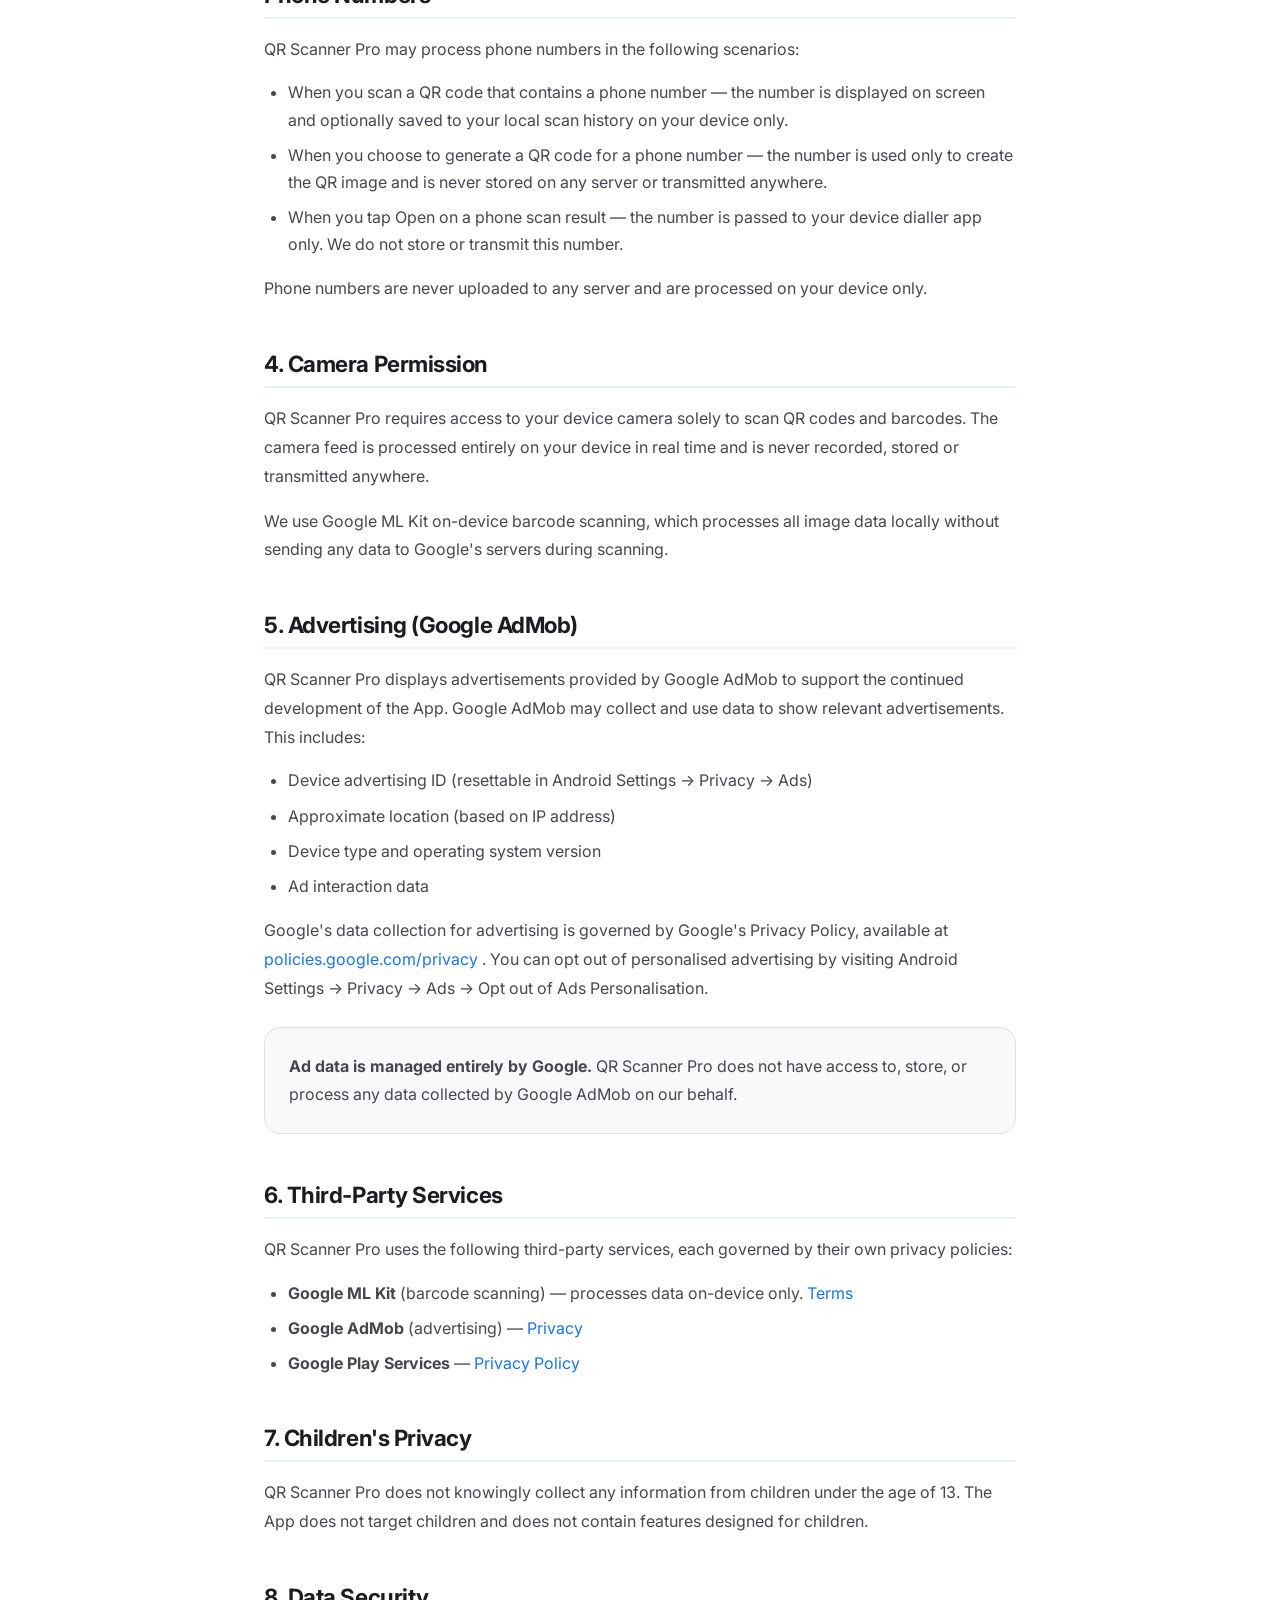
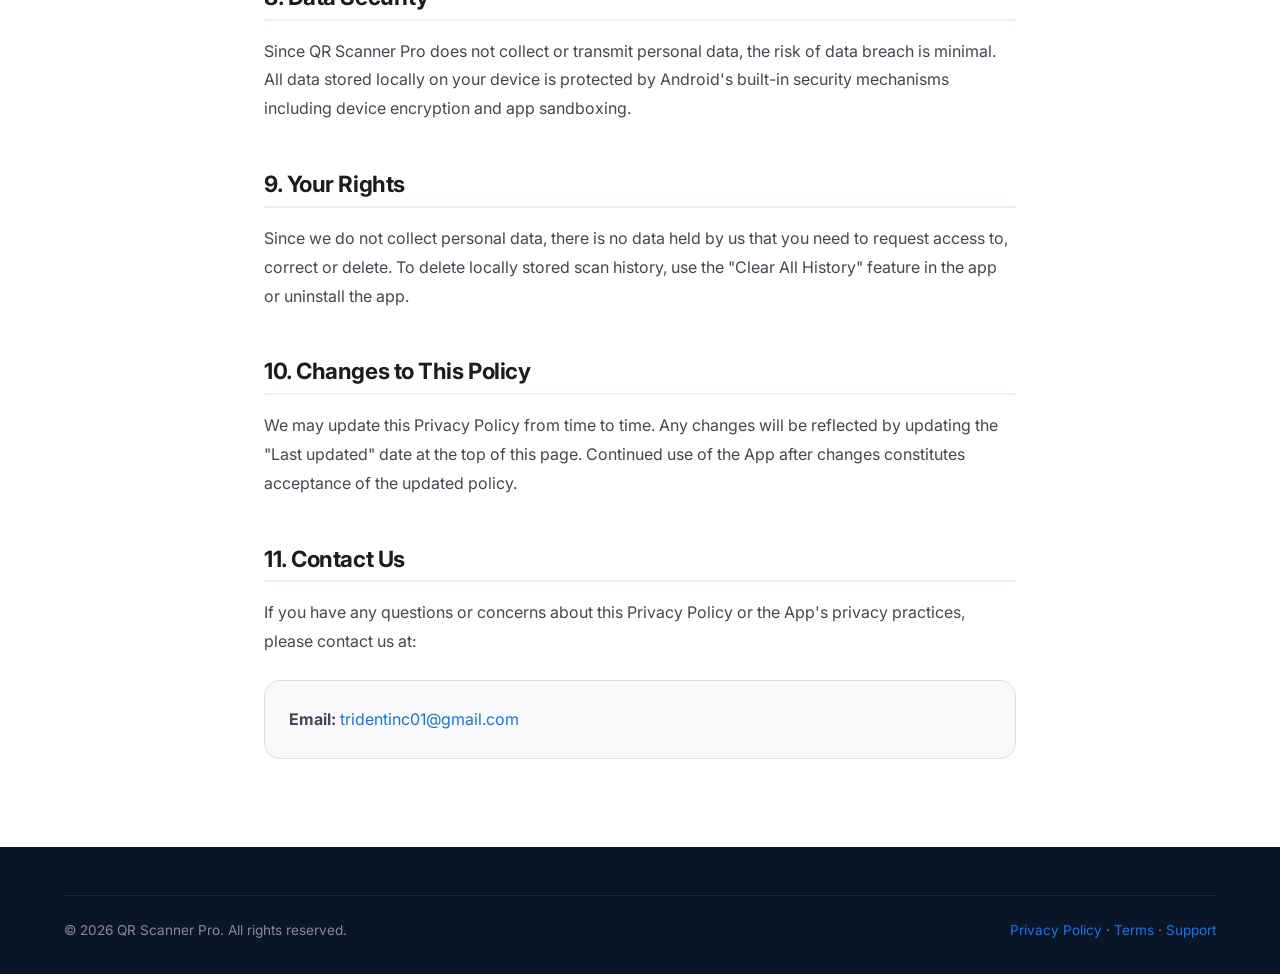
==== commit 1bc33ef2: "Update privacy-policy.html" ====
--- a/docs/privacy-policy.html
+++ b/docs/privacy-policy.html
@@ -54,7 +54,7 @@
         <div class="legal-hero">
             <div class="container">
                 <h1>Privacy Policy</h1>
-                <p>Last updated: January 1, 2025</p>
+                <p>Last updated: April 21, 2026</p>
             </div>
         </div>
 
